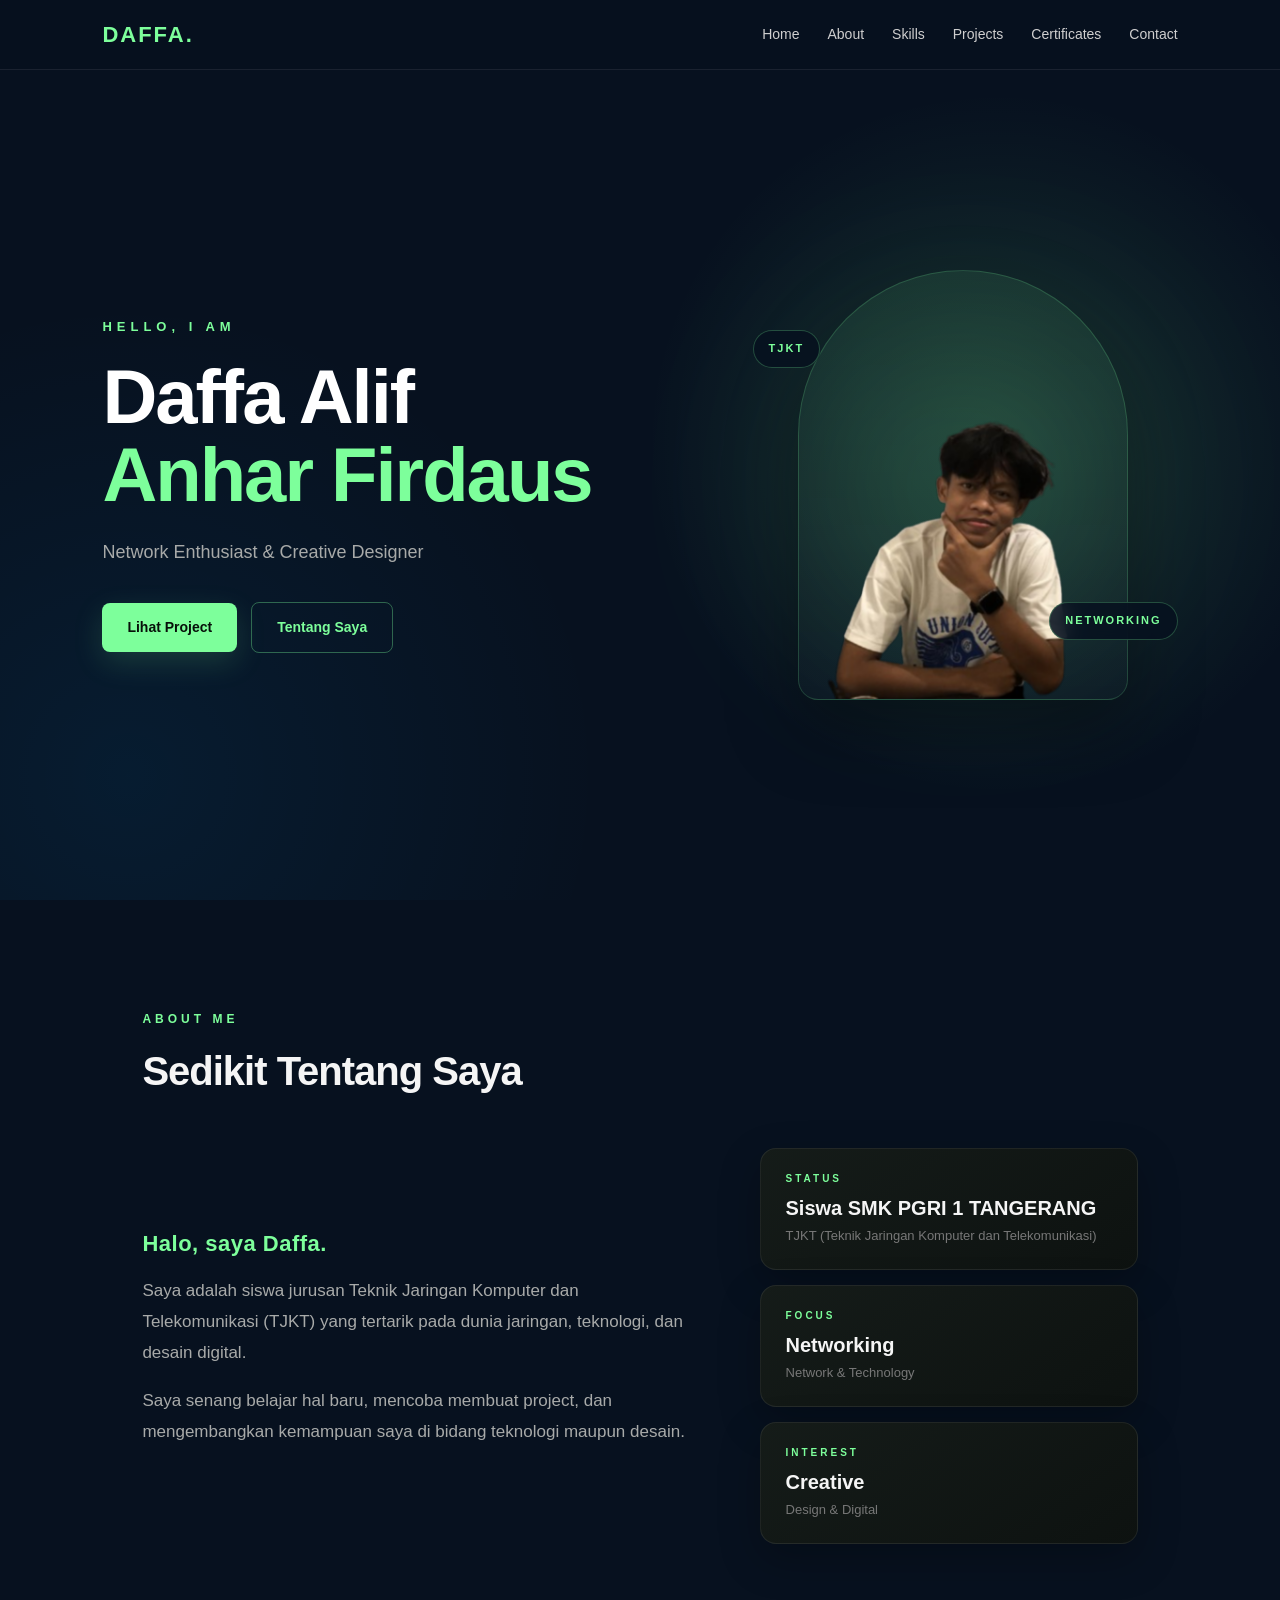
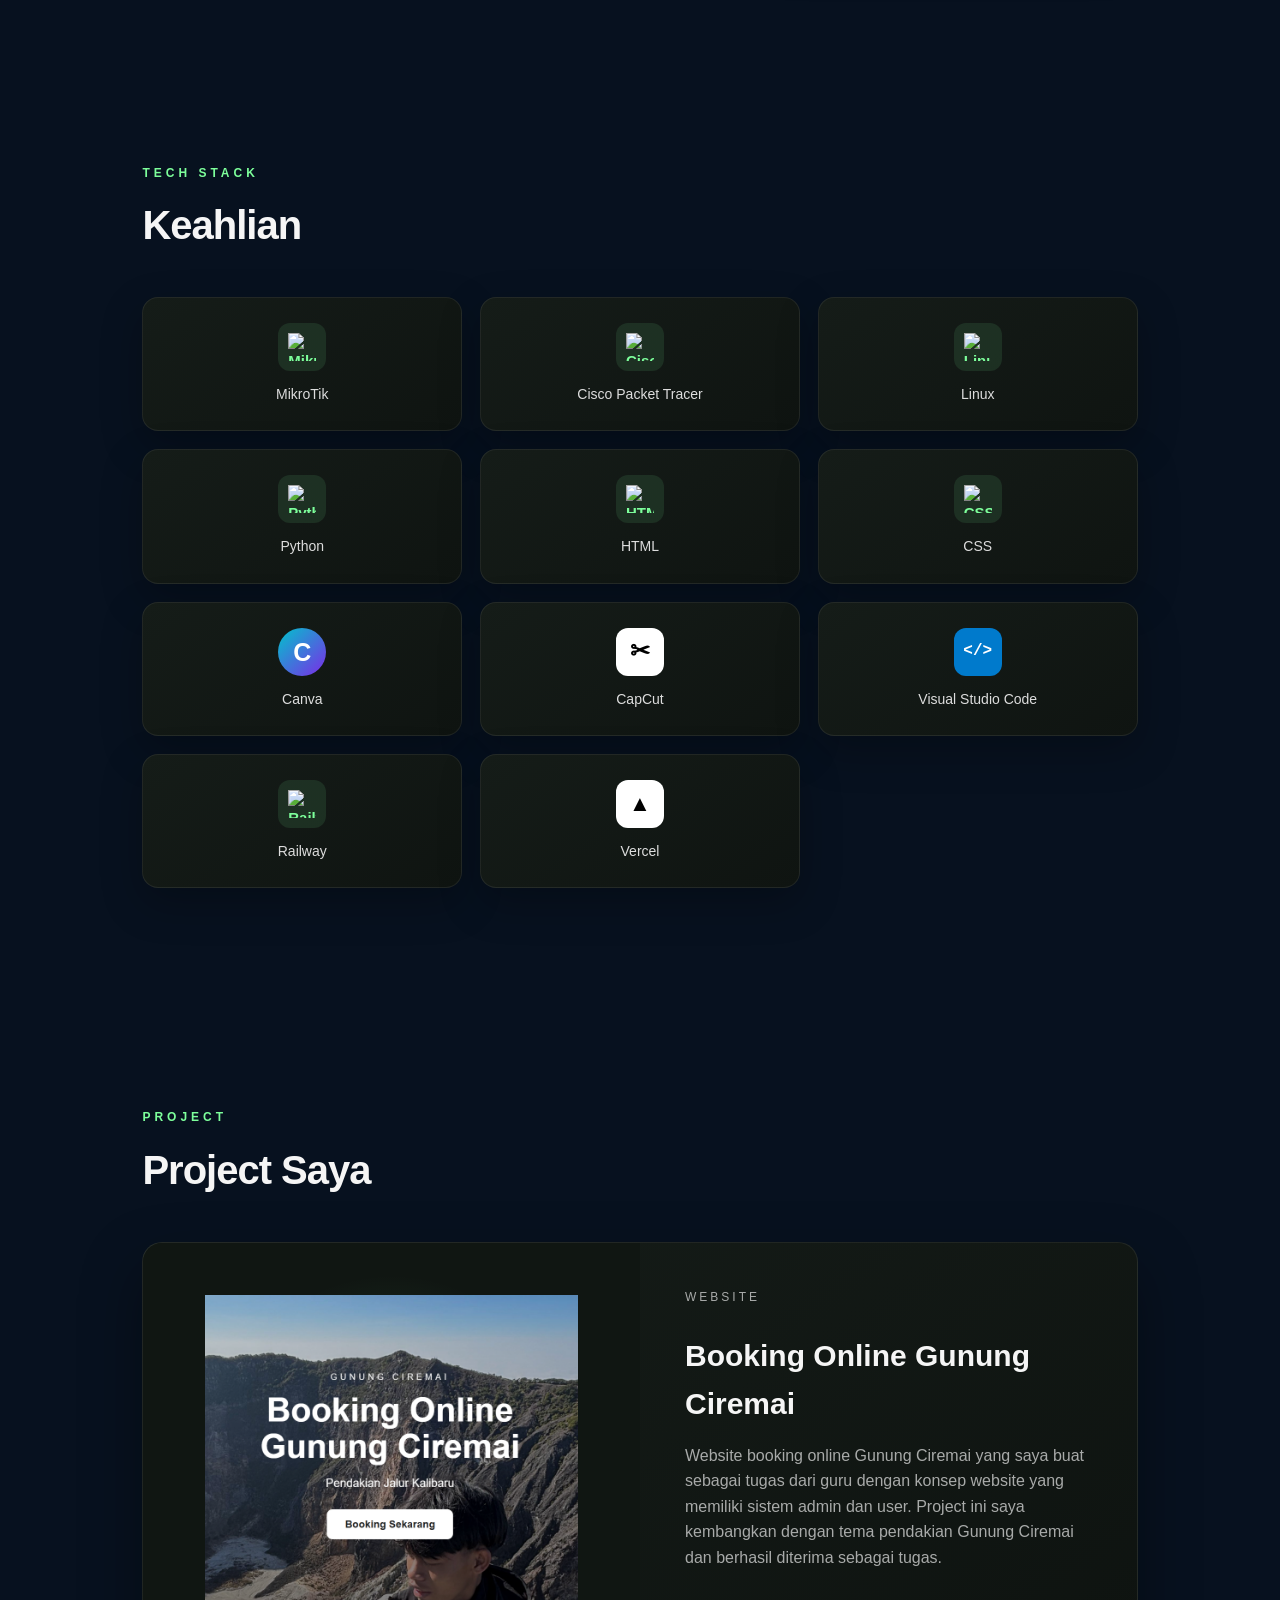
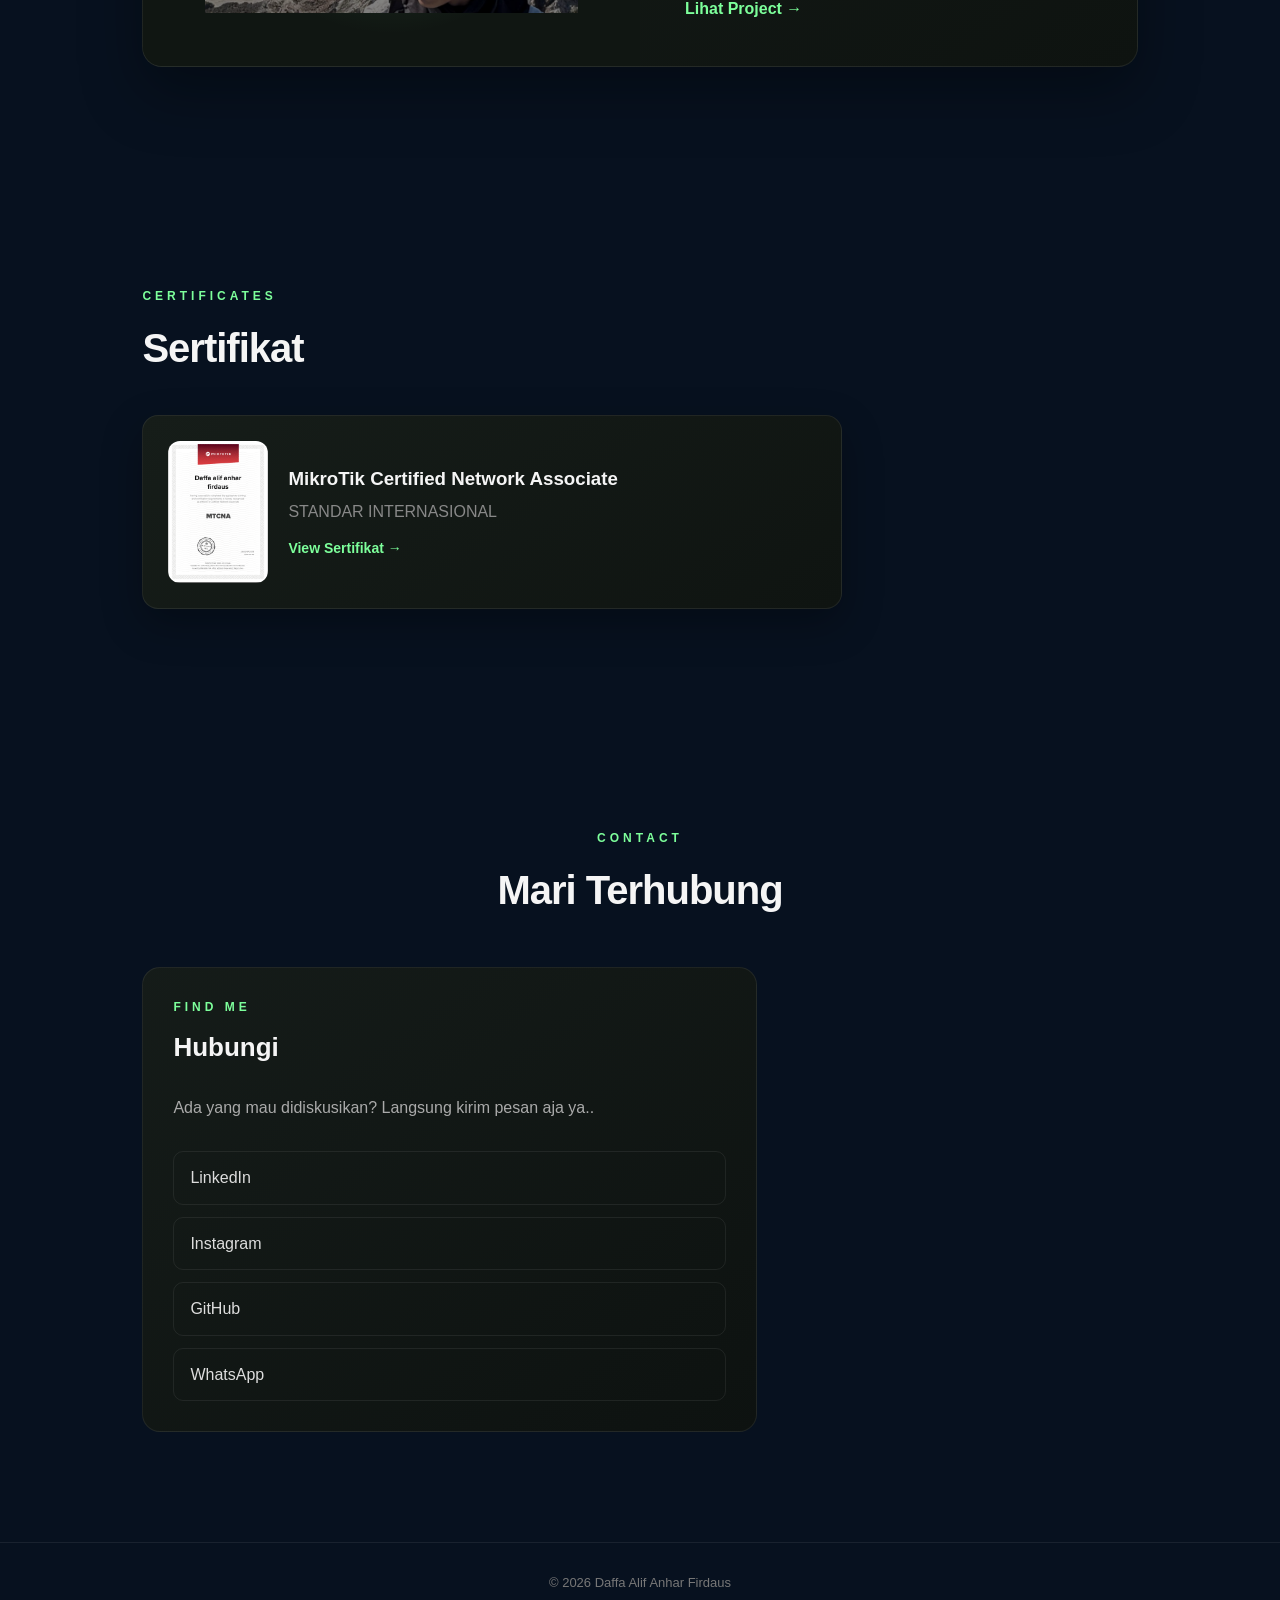
==== index.html @ 153fec7b "Convert portfolio to static website" ====
<!DOCTYPE html>
<html lang="id">

<head>
    <meta charset="UTF-8">
    <meta name="viewport" content="width=device-width, initial-scale=1.0">

    <title>Daffa Alif Anhar Firdaus | Portfolio</title>

    <link rel="stylesheet" href="/static/style.css">
</head>

<body>

    <!-- INTRO -->
    <div class="intro-screen" id="intro">

        <div class="intro-content">

            <p>WELCOME TO MY</p>

            <h1>
                PORTFOLIO<br>
                <span>WEBSITE</span>
            </h1>

            <div class="intro-line"></div>

            <small>
                DAFFA ALIF ANHAR FIRDAUS
            </small>

        </div>

    </div>


    <!-- NAVBAR -->
    <nav class="navbar">

        <div class="logo">
            DAFFA.
        </div>

        <div class="nav-menu">
            <a href="#home">Home</a>
            <a href="#about">About</a>
            <a href="#skills">Skills</a>
            <a href="#projects">Projects</a>
            <a href="#certificates">Certificates</a>
            <a href="#contact">Contact</a>
        </div>

    </nav>


    <!-- HERO -->
    <section class="hero" id="home">

        <div class="hero-content">

            <p class="hero-label">
                HELLO, I AM
            </p>

            <h1>
                Daffa Alif<br>
                <span>Anhar Firdaus</span>
            </h1>

            <p class="hero-description">
                Network Enthusiast & Creative Designer
            </p>

            <div class="hero-buttons">

                <a href="#projects" class="hero-button">
                    Lihat Project
                </a>

                <a href="#about" class="hero-button-outline">
                    Tentang Saya
                </a>

            </div>

        </div>


        <div class="hero-decoration">

            <div class="glow"></div>

            <div class="hero-photo-frame">

                <img
    src="/static/foto.png"
    alt="Foto Daffa"
    class="profile-photo"
                >

            </div>

            <div class="hero-tag hero-tag-1">
                TJKT
            </div>

            <div class="hero-tag hero-tag-2">
                NETWORKING
            </div>

        </div>

    </section>


    <!-- ABOUT -->
    <section id="about" class="section about-section">

        <div class="about-header">

            <p class="section-label">
                ABOUT ME
            </p>

            <h2>
                Sedikit Tentang Saya
            </h2>

        </div>


        <div class="about-container">

            <div class="about-content">

                <p class="about-intro">
                    Halo, saya Daffa.
                </p>

                <p class="about-text">
                    Saya adalah siswa jurusan Teknik Jaringan Komputer dan
                    Telekomunikasi (TJKT) yang tertarik pada dunia jaringan,
                    teknologi, dan desain digital.
                </p>

                <p class="about-text">
                    Saya senang belajar hal baru, mencoba membuat project,
                    dan mengembangkan kemampuan saya di bidang teknologi
                    maupun desain.
                </p>

            </div>


            <div class="about-info">

                <div class="info-card">

                    <span class="info-label">
                        STATUS
                    </span>

                    <h3>
                        Siswa SMK PGRI 1 TANGERANG
                    </h3>

                    <p>
                        TJKT (Teknik Jaringan Komputer dan Telekomunikasi)
                    </p>

                </div>


                <div class="info-card">

                    <span class="info-label">
                        FOCUS
                    </span>

                    <h3>
                        Networking
                    </h3>

                    <p>
                        Network & Technology
                    </p>

                </div>


                <div class="info-card">

                    <span class="info-label">
                        INTEREST
                    </span>

                    <h3>
                        Creative
                    </h3>

                    <p>
                        Design & Digital
                    </p>

                </div>

            </div>

        </div>

    </section>


    <!-- SKILLS -->
    <section id="skills" class="section">

        <div class="skills-section-title">

            <p class="section-label">
                TECH STACK
            </p>

            <h2>
                Keahlian
            </h2>

        </div>


        <div class="skills-grid">

            <div class="skill-card">
                <div class="skill-icon">
                    <img
                        src="https://cdn.simpleicons.org/mikrotik"
                        alt="MikroTik"
                    >
                </div>
                <p>MikroTik</p>
            </div>


            <div class="skill-card">
                <div class="skill-icon">
                    <img
                        src="https://cdn.simpleicons.org/cisco"
                        alt="Cisco"
                    >
                </div>
                <p>Cisco Packet Tracer</p>
            </div>


            <div class="skill-card">
                <div class="skill-icon">
                    <img
                        src="https://cdn.simpleicons.org/linux"
                        alt="Linux"
                    >
                </div>
                <p>Linux</p>
            </div>


            <div class="skill-card">
                <div class="skill-icon">
                    <img
                        src="https://cdn.simpleicons.org/python"
                        alt="Python"
                    >
                </div>
                <p>Python</p>
            </div>


            <div class="skill-card">
                <div class="skill-icon">
                    <img
                        src="https://cdn.simpleicons.org/html5"
                        alt="HTML"
                    >
                </div>
                <p>HTML</p>
            </div>


            <div class="skill-card">
                <div class="skill-icon">
                    <img
                        src="https://cdn.simpleicons.org/css"
                        alt="CSS"
                    >
                </div>
                <p>CSS</p>
            </div>


            <div class="skill-card">
                <div class="skill-icon canva-logo">
                    C
                </div>
                <p>Canva</p>
            </div>


            <div class="skill-card">
                <div class="skill-icon capcut-logo">
                    ✂
                </div>
                <p>CapCut</p>
            </div>


            <div class="skill-card">
                <div class="skill-icon vscode-logo">
                    &lt;/&gt;
                </div>
                <p>Visual Studio Code</p>
            </div>


            <div class="skill-card">
                <div class="skill-icon">
                    <img
                        src="https://cdn.simpleicons.org/railway"
                        alt="Railway"
                    >
                </div>
                <p>Railway</p>
            </div>


            <div class="skill-card">
                <div class="skill-icon vercel-logo">
                    ▲
                </div>
                <p>Vercel</p>
            </div>

        </div>

    </section>


    <!-- PROJECT -->
    <section id="projects" class="section">

        <p class="section-label">
            PROJECT
        </p>

        <h2>
            Project Saya
        </h2>


        <div class="project-card">

            <div class="project-image">

                <img
    src="/static/memori.png"
    alt="Memori Digital">

            </div>


            <div class="project-info">

                <p class="project-category">
    WEBSITE
</p>

<h3>
    Booking Online Gunung Ciremai
</h3>

<p>
    Website booking online Gunung Ciremai yang saya buat sebagai tugas dari guru dengan konsep website yang memiliki sistem admin dan user. Project ini saya kembangkan dengan tema pendakian Gunung Ciremai dan berhasil diterima sebagai tugas.

</p>

                <a
                    href="https://bookingonlinegunungciremai-production.up.railway.app//"
                    class="project-button"
                    target="_blank"
                >
                    Lihat Project →
                </a>

            </div>

        </div>

    </section>


    <!-- CERTIFICATES -->
<section id="certificates" class="section">

    <p class="section-label">
        CERTIFICATES
    </p>

    <h2>
        Sertifikat
    </h2>

    <div class="certificate-card">

        <div class="certificate-image">

           <img
    src="/static/sertifikat-mtcna.png"
    alt="Sertifikat MTCNA"
>

        </div>

        <div>

            <h3>
                MikroTik Certified Network Associate
            </h3>

            <p>
                STANDAR INTERNASIONAL
            </p>

            <a
                href="https://mikrotik.com/training/certificates/c723519c1ebe3d810348"
                class="certificate-button"
                target="_blank"
            >
                View Sertifikat →
            </a>

        </div>

    </div>

</section>

    <!-- CONTACT -->
<section id="contact" class="section contact-section">

    <p class="section-label">
        CONTACT
    </p>

    <h2>
        Mari Terhubung
    </h2>

    <div class="contact-container">

        

        <!-- HUBUNGI -->
        <div class="contact-info">

            <p class="section-label">
                FIND ME
            </p>

            <h3>
                Hubungi
            </h3>

            <p>
                Ada yang mau didiskusikan?
                Langsung kirim pesan aja ya..
            </p>

            <div class="contact-list">

                <a
                    href="https://www.linkedin.com/in/daffa-alif-anhar-firdaus-531a47346/"
                    target="_blank"
                >
                    LinkedIn
                </a>

                <a
                    href="https://www.instagram.com/daffafrdus21_/"
                    target="_blank"
                >
                    Instagram
                </a>

                <a
                    href="https://github.com/Daffa354"
                    target="_blank"
                >
                    GitHub
                </a>

                <a
                    href="https://wa.me/62895351404459"
                    target="_blank"
                >
                    WhatsApp
                </a>

            </div>

        </div>

    </div>

</section>


    <!-- FOOTER -->
    <footer>

        <p>
            © 2026 Daffa Alif Anhar Firdaus
        </p>

    </footer>


    <!-- INTRO SCRIPT -->
    <script>

        window.addEventListener("load", function () {

            setTimeout(function () {

                const intro = document.getElementById("intro");

                intro.classList.add("intro-hide");

                setTimeout(function () {

                    intro.remove();

                }, 800);

            }, 2500);

        });

    </script>


    <!-- ABOUT ANIMATION -->
    <script>

        const aboutElements = document.querySelectorAll(
            ".about-header, .about-content, .info-card"
        );

        const aboutObserver = new IntersectionObserver(
            function(entries) {

                entries.forEach(function(entry) {

                    if (entry.isIntersecting) {

                        entry.target.classList.add("show");

                    } else {

                        entry.target.classList.remove("show");

                    }

                });

            },
            {
                threshold: 0.2
            }
        );


        aboutElements.forEach(function(element) {

            aboutObserver.observe(element);

        });

    </script>


    <!-- SKILLS ANIMATION -->
    <script>

        const skillElements = document.querySelectorAll(
            ".skills-section-title, .skill-card"
        );

        const skillObserver = new IntersectionObserver(
            function(entries) {

                entries.forEach(function(entry) {

                    if (entry.isIntersecting) {

                        entry.target.classList.add("show");

                    } else {

                        entry.target.classList.remove("show");

                    }

                });

            },
            {
                threshold: 0.2
            }
        );


        skillElements.forEach(function(element) {

            skillObserver.observe(element);

        });

    </script>

<!-- PROJECT ANIMATION -->
<script>

    const projectCard = document.querySelector(".project-card");

    const projectObserver = new IntersectionObserver(
        function(entries) {

            entries.forEach(function(entry) {

                if (entry.isIntersecting) {

                    entry.target.classList.add("show");

                } else {

                    entry.target.classList.remove("show");

                }

            });

        },
        {
            threshold: 0.2
        }
    );

    if (projectCard) {
        projectObserver.observe(projectCard);
    }

</script>
<!-- CERTIFICATE & CONTACT ANIMATION -->
<script>

    const animatedSections = document.querySelectorAll(
        "#certificates, #contact"
    );

    const sectionObserver = new IntersectionObserver(
        function(entries) {

            entries.forEach(function(entry) {

                if (entry.isIntersecting) {

                    entry.target.classList.add("show");

                } else {

                    entry.target.classList.remove("show");

                }

            });

        },
        {
            threshold: 0.2
        }
    );

    animatedSections.forEach(function(section) {

        sectionObserver.observe(section);

    });

</script>
</body>

</html>
---- static/style.css ----
* {
    margin: 0;
    padding: 0;
    box-sizing: border-box;
}

html {
    scroll-behavior: smooth;
}

body {
    font-family: Arial, Helvetica, sans-serif;
    background: #07111f;
    color: #f5f5f5;
    line-height: 1.6;
}


/* =========================
   NAVBAR
========================= */

.navbar {
    position: sticky;
    top: 0;
    z-index: 100;

    height: 70px;
    padding: 0 8%;

    display: flex;
    align-items: center;
    justify-content: space-between;

    background: rgba(7, 17, 31, 0.88);
    backdrop-filter: blur(15px);

    border-bottom: 1px solid rgba(255, 255, 255, 0.08);
}

.logo {
    font-size: 22px;
    font-weight: bold;
    letter-spacing: 2px;
    color: #7dff9b;
}

.nav-menu {
    display: flex;
    gap: 28px;
}

.nav-menu a {
    color: #cfcfcf;
    text-decoration: none;
    font-size: 14px;
    transition: 0.3s;
}

.nav-menu a:hover {
    color: #7dff9b;
}


/* =========================
   HERO
========================= */

.hero {
    min-height: calc(100vh - 70px);
    padding: 70px 8%;

    display: flex;
    align-items: center;
    justify-content: space-between;

    gap: 80px;

    position: relative;
    overflow: hidden;

    background:
        radial-gradient(
            circle at 78% 45%,
            rgba(125, 255, 155, 0.13),
            transparent 32%
        ),
        radial-gradient(
            circle at 10% 85%,
            rgba(0, 160, 255, 0.08),
            transparent 35%
        ),
        #07111f;
}

.hero-content {
    max-width: 650px;
    position: relative;
    z-index: 5;
}

.hero-label {
    color: #7dff9b;
    font-size: 13px;
    font-weight: bold;
    letter-spacing: 5px;
    margin-bottom: 20px;
}

.hero h1 {
    color: #ffffff;
    font-size: clamp(45px, 6.5vw, 76px);
    line-height: 1.02;
    margin-bottom: 25px;
    letter-spacing: -2px;
    font-weight: 800;
}

.hero h1 span {
    color: #7dff9b;
}

.hero-description {
    color: #a8aaa9;
    font-size: 18px;
    margin-bottom: 35px;
}


/* =========================
   HERO BUTTON
========================= */

.hero-buttons {
    display: flex;
    gap: 14px;
    align-items: center;
}

.hero-button,
.hero-button-outline {
    display: inline-flex;
    align-items: center;
    justify-content: center;

    padding: 13px 25px;
    border-radius: 8px;

    text-decoration: none;
    font-size: 14px;
    font-weight: bold;

    transition: 0.3s;
}

.hero-button {
    background: #7dff9b;
    color: #071009;

    box-shadow:
        0 10px 30px rgba(125, 255, 155, 0.15);
}

.hero-button:hover {
    transform: translateY(-3px);

    box-shadow:
        0 15px 40px rgba(125, 255, 155, 0.25);
}

.hero-button-outline {
    color: #7dff9b;
    border: 1px solid rgba(125, 255, 155, 0.35);
    background: transparent;
}

.hero-button-outline:hover {
    background: rgba(125, 255, 155, 0.08);
    border-color: #7dff9b;
    transform: translateY(-3px);
}


/* =========================
   HERO FOTO
========================= */

.hero-decoration {
    width: 430px;
    height: 500px;

    position: relative;

    display: flex;
    align-items: center;
    justify-content: center;

    z-index: 2;
}

.glow {
    position: absolute;

    width: 310px;
    height: 310px;

    background: #7dff9b;
    border-radius: 50%;

    filter: blur(100px);
    opacity: 0.14;
    z-index: 1;
}

.hero-photo-frame {
    width: 330px;
    height: 430px;

    position: relative;

    display: flex;
    align-items: flex-end;
    justify-content: center;

    z-index: 2;
    overflow: hidden;

    border-radius:
        180px 180px 22px 22px;

    border:
        1px solid rgba(125, 255, 155, 0.18);

    background:
        linear-gradient(
            180deg,
            rgba(125, 255, 155, 0.08),
            rgba(255, 255, 255, 0.015)
        );

    box-shadow:
        0 30px 70px rgba(0, 0, 0, 0.35);
}

.profile-photo {
    width: 100%;
    height: 100%;

    object-fit: contain;
    object-position: center bottom;

    position: relative;
    z-index: 2;

    filter:
        drop-shadow(
            0 20px 30px rgba(0, 0, 0, 0.5)
        );

    animation:
        photoEnter 1.2s ease-out forwards,
        photoFloat 4s ease-in-out 1.2s infinite;
}


/* =========================
   FOTO ANIMASI
========================= */

@keyframes photoEnter {

    from {
        opacity: 0;

        transform:
            translateY(60px)
            scale(0.92);

        filter: blur(8px);
    }

    to {
        opacity: 1;

        transform:
            translateY(0)
            scale(1);

        filter: blur(0);
    }
}

@keyframes photoFloat {

    0%, 100% {
        transform: translateY(0);
    }

    50% {
        transform: translateY(-10px);
    }
}


/* =========================
   HERO TAG
========================= */

.hero-tag {
    position: absolute;
    z-index: 4;

    padding: 9px 15px;

    color: #7dff9b;

    background:
        rgba(7, 17, 31, 0.85);

    border:
        1px solid rgba(125, 255, 155, 0.25);

    border-radius: 20px;

    font-size: 11px;
    font-weight: bold;
    letter-spacing: 2px;

    backdrop-filter: blur(10px);
}

.hero-tag-1 {
    top: 95px;
    left: 5px;
}

.hero-tag-2 {
    right: 0;
    bottom: 95px;
}


/* =========================
   SECTION
========================= */

.section {
    padding: 110px 8%;

    max-width: 1200px;
    margin: auto;
}

.section-label {
    color: #7dff9b;

    font-size: 12px;
    font-weight: bold;
    letter-spacing: 4px;
    margin-bottom: 10px;
}

.section h2 {
    font-size: 40px;
    margin-bottom: 25px;
    letter-spacing: -1px;
}


/* =========================
   ABOUT
========================= */

.about-section {
    position: relative;
}

.about-header {
    margin-bottom: 45px;
}

.about-container {
    display: grid;

    grid-template-columns:
        1.2fr 0.8fr;

    gap: 50px;
    align-items: center;
}

.about-content {
    padding-right: 20px;
}

.about-intro {
    color: #7dff9b;
    font-size: 22px;
    font-weight: bold;
    margin-bottom: 15px;
    letter-spacing: 0.5px;
}

.about-text {
    max-width: 650px;

    color: #a8aaa9;

    font-size: 17px;
    line-height: 1.8;
    margin-bottom: 18px;
}

.about-info {
    display: flex;
    flex-direction: column;
    gap: 15px;
}


/* =========================
   ABOUT CARD
========================= */

.info-card {
    padding: 22px 25px;

    background:
        linear-gradient(
            145deg,
            rgba(22, 29, 25, 0.95),
            rgba(14, 19, 16, 0.95)
        );

    border:
        1px solid rgba(255, 255, 255, 0.07);

    border-radius: 16px;

    box-shadow:
        0 15px 40px rgba(0, 0, 0, 0.25);

    opacity: 0;
    transform: translateY(35px);

    transition:
        opacity 0.8s ease,
        transform 0.8s ease,
        border-color 0.3s ease,
        box-shadow 0.3s ease;
}

.info-card.show {
    opacity: 1;
    transform: translateY(0);
}

.info-card:nth-child(2) {
    transition-delay: 0.15s;
}

.info-card:nth-child(3) {
    transition-delay: 0.3s;
}

.info-card.show:hover {
    transform: translateX(6px);

    border-color:
        rgba(125, 255, 155, 0.3);

    box-shadow:
        0 20px 45px rgba(0, 0, 0, 0.4);
}

.info-label {
    display: block;

    color: #7dff9b;

    font-size: 10px;
    font-weight: bold;
    letter-spacing: 3px;
    margin-bottom: 5px;
}

.info-card h3 {
    font-size: 20px;
    margin-bottom: 2px;
}

.info-card p {
    color: #777;
    font-size: 13px;
}


/* =========================
   TECH STACK
========================= */

.skills-grid {
    display: grid;

    grid-template-columns:
        repeat(3, 1fr);

    gap: 18px;
    margin-top: 40px;
}

.skill-card {
    min-height: 130px;

    padding: 25px;

    display: flex;
    flex-direction: column;
    align-items: center;
    justify-content: center;

    gap: 12px;

    background:
        linear-gradient(
            145deg,
            #151c18,
            #0f1411
        );

    border:
        1px solid rgba(255, 255, 255, 0.07);

    border-radius: 16px;

    box-shadow:
        0 15px 40px rgba(0, 0, 0, 0.25);

    transition: 0.3s;
}

.skill-card:hover {
    transform: translateY(-6px);

    border-color:
        rgba(125, 255, 155, 0.3);

    box-shadow:
        0 20px 45px rgba(0, 0, 0, 0.4);
}

.skill-icon {
    width: 48px;
    height: 48px;

    display: flex;
    align-items: center;
    justify-content: center;

    border-radius: 12px;

    background:
        rgba(125, 255, 155, 0.1);

    color: #7dff9b;

    font-weight: bold;
    font-size: 15px;
}

.skill-icon img {
    width: 28px;
    height: 28px;
    object-fit: contain;
}


/* CANVA */

.canva-logo {
    background:
        linear-gradient(
            135deg,
            #00c4cc,
            #7d2ae8
        );

    color: white;

    font-size: 25px;
    font-weight: bold;
    font-family: Arial, sans-serif;

    border-radius: 50%;
}


/* VS CODE */

.vscode-logo {
    background: #007acc;

    color: white;

    font-size: 16px;
    font-weight: bold;
    font-family: monospace;

    border-radius: 12px;
}


/* CAPCUT */

.capcut-logo {
    background: #ffffff;
    color: #000000;

    font-size: 24px;
    font-weight: bold;

    border-radius: 12px;
}


/* VERCEL */

.vercel-logo {
    background: #ffffff;
    color: #000000;

    font-size: 22px;
    font-weight: bold;

    border-radius: 12px;
}

.skill-card p {
    color: #ddd;
    font-size: 14px;
    text-align: center;
}


/* =========================
   PROJECT
========================= */

.project-card {
    margin-top: 40px;

    display: grid;
    grid-template-columns:
        1fr 1fr;

    overflow: hidden;

    background:
        linear-gradient(
            145deg,
            #161d19,
            #0e1310
        );

    border-radius: 20px;

    border:
        1px solid rgba(255, 255, 255, 0.07);

    box-shadow:
        0 25px 60px rgba(0, 0, 0, 0.35);
}

.project-image {
    min-height: 330px;

    display: flex;
    align-items: center;
    justify-content: center;

    overflow: hidden;

    background:
        radial-gradient(
            circle,
            rgba(125, 255, 155, 0.18),
            transparent 55%
        ),
        #101612;
}

.project-image img {
    width: 75%;
    height: 75%;

    object-fit: cover;
    display: block;

    transition: 0.5s;
}

.project-card:hover .project-image img {
    transform: scale(1.04);
}

.project-info {
    padding: 45px;
}

.project-category {
    color: #7dff9b;

    font-size: 12px;
    letter-spacing: 3px;
    margin-bottom: 12px;
}

.project-info h3 {
    font-size: 30px;
    margin-bottom: 15px;
}

.project-info p {
    color: #a8aaa9;
    margin-bottom: 25px;
}

.project-button {
    color: #7dff9b;
    text-decoration: none;
    font-weight: bold;
    transition: 0.3s;
}

.project-button:hover {
    transform: translateX(5px);
    display: inline-block;
}


/* =========================
   CERTIFICATE
========================= */

.certificate-card {
    margin-top: 35px;

    padding: 25px;

    display: flex;
    align-items: center;

    gap: 20px;

    background:
        linear-gradient(
            145deg,
            #161d19,
            #0f1411
        );

    border-radius: 16px;

    border:
        1px solid rgba(255, 255, 255, 0.07);

    box-shadow:
        0 15px 40px rgba(0, 0, 0, 0.3);

    max-width: 700px;

    transition: 0.3s;
}

.certificate-card:hover {
    transform: translateY(-4px);

    border-color:
        rgba(125, 255, 155, 0.25);
}

.certificate-image {
    width: 100px;
    overflow: hidden;
    border-radius: 12px;
    flex-shrink: 0;
}

.certificate-image img {
    width: 100%;
    height: auto;
    display: block;
}

.certificate-card h3 {
    margin-bottom: 5px;
}

.certificate-card p {
    color: #888;
}

.certificate-button {
    display: inline-block;

    margin-top: 12px;

    color: #7dff9b;

    text-decoration: none;

    font-size: 14px;
    font-weight: bold;

    transition: 0.3s;
}

.certificate-button:hover {
    transform: translateX(5px);
}


/* =========================
   CONTACT
========================= */

.contact-section {
    text-align: center;
}

.contact-container {
    display: grid;
    grid-template-columns: 1.3fr 0.7fr;
    gap: 50px;
    margin-top: 45px;
    align-items: start;
}

.comment-section,
.contact-info {
    padding: 30px;

    background:
        linear-gradient(
            145deg,
            rgba(22, 29, 25, 0.95),
            rgba(14, 19, 16, 0.95)
        );

    border: 1px solid rgba(255, 255, 255, 0.07);
    border-radius: 18px;

    text-align: left;
}

.comment-section h3,
.contact-info h3 {
    font-size: 26px;
    margin-bottom: 25px;
}

.comment-section h3 span {
    color: #777;
    font-size: 16px;
}

.comment-form {
    display: flex;
    flex-direction: column;
    gap: 14px;
}

.comment-form input,
.comment-form textarea {
    width: 100%;
    padding: 14px 16px;

    color: #fff;
    background: rgba(255, 255, 255, 0.04);

    border: 1px solid rgba(255, 255, 255, 0.08);
    border-radius: 10px;

    outline: none;
    font-family: inherit;
}

.comment-form textarea {
    resize: vertical;
}

.comment-form input:focus,
.comment-form textarea:focus {
    border-color: rgba(125, 255, 155, 0.5);
}

.profile-upload {
    display: flex;
    flex-direction: column;
    gap: 7px;
}

.profile-upload label {
    color: #ddd;
    font-size: 14px;
}

.profile-upload label span {
    color: #777;
}

.profile-upload small {
    color: #777;
}

.comment-form button {
    width: fit-content;

    padding: 12px 22px;

    color: #071009;
    background: #7dff9b;

    border: none;
    border-radius: 8px;

    font-weight: bold;
    cursor: pointer;

    transition: 0.3s;
}

.comment-form button:hover {
    transform: translateY(-2px);

    box-shadow:
        0 10px 25px rgba(125, 255, 155, 0.2);
}


/* DAFTAR KOMENTAR */

.comment-list {
    margin-top: 35px;

    display: flex;
    flex-direction: column;
    gap: 22px;
}

.comment-item {
    display: flex;
    gap: 14px;

    padding-bottom: 20px;

    border-bottom:
        1px solid rgba(255, 255, 255, 0.06);
}

.comment-avatar {
    width: 42px;
    height: 42px;

    flex-shrink: 0;

    display: flex;
    align-items: center;
    justify-content: center;

    border-radius: 50%;

    color: #071009;
    background: #7dff9b;

    font-weight: bold;
}

.comment-content h4 {
    margin-bottom: 3px;
    font-size: 15px;
}

.comment-content small {
    color: #777;
    font-size: 11px;
}

.comment-content p {
    margin-top: 7px;
    color: #bbb;
}


/* HUBUNGI */

.contact-info > p:not(.section-label) {
    color: #aaa;
    line-height: 1.7;
    margin-bottom: 30px;
}

.contact-info .contact-list {
    display: flex;
    flex-direction: column;
    gap: 12px;

    margin-top: 0;
}

.contact-info .contact-list a {
    display: block;

    padding: 13px 16px;

    color: #ddd;
    text-decoration: none;

    border: 1px solid rgba(255, 255, 255, 0.07);
    border-radius: 10px;

    transition: 0.3s;
}

.contact-info .contact-list a:hover {
    color: #7dff9b;
    border-color: rgba(125, 255, 155, 0.35);
    transform: translateX(5px);
}


/* =========================
   FOOTER
========================= */

footer {
    padding: 30px;

    text-align: center;

    color: #777;

    border-top:
        1px solid rgba(255, 255, 255, 0.07);

    font-size: 13px;
}


/* =========================
   RESPONSIVE
========================= */

@media (max-width: 900px) {

    .hero {
        padding: 70px 6%;
        flex-direction: column;
        text-align: center;
        gap: 50px;
    }

    .hero-content {
        max-width: 100%;
    }

    .hero-buttons {
        justify-content: center;
    }

    .hero-decoration {
        width: 400px;
        max-width: 100%;
        height: 460px;
    }

    .hero-photo-frame {
        width: 300px;
        height: 400px;
    }

    .contact-container {
        grid-template-columns: 1fr;
    }
}


@media (max-width: 800px) {

    .navbar {
        padding: 0 5%;
    }

    .nav-menu {
        display: none;
    }

    .section {
        padding: 80px 6%;
    }

    .section h2 {
        font-size: 34px;
    }

    .about-container {
        grid-template-columns: 1fr;
        gap: 35px;
    }

    .about-content {
        padding-right: 0;
    }

    .skills-grid {
        grid-template-columns:
            repeat(2, 1fr);
    }

    .project-card {
        grid-template-columns:
            1fr;
    }

    .project-image {
        min-height: 220px;
    }

    .project-info {
        padding: 30px;
    }

    .contact-list {
        gap: 22px;
    }
}


@media (max-width: 500px) {

    .hero {
        padding: 50px 5%;
    }

    .hero h1 {
        font-size: 43px;
        letter-spacing: -1px;
    }

    .hero-description {
        font-size: 16px;
    }

    .hero-buttons {
        flex-direction: column;
        width: 100%;
    }

    .hero-button,
    .hero-button-outline {
        width: 100%;
    }

    .hero-decoration {
        width: 100%;
        height: 390px;
    }

    .hero-photo-frame {
        width: 270px;
        height: 350px;
    }

    .hero-tag {
        font-size: 9px;
        padding: 7px 11px;
    }

    .hero-tag-1 {
        left: 0;
        top: 70px;
    }

    .hero-tag-2 {
        right: 0;
        bottom: 70px;
    }

    .skills-grid {
        grid-template-columns:
            1fr;
    }

    .certificate-card {
        align-items: flex-start;
    }

    .project-info h3 {
        font-size: 25px;
    }
}


/* =========================
   INTRO SCREEN
========================= */

.intro-screen {
    position: fixed;
    inset: 0;

    width: 100vw;
    height: 100vh;
    min-height: 100vh;

    z-index: 99999;

    display: flex;
    align-items: center;
    justify-content: center;

    overflow: hidden;

    background:
        radial-gradient(
            circle at center,
            rgba(125, 255, 155, 0.10),
            transparent 35%
        ),
        #07111f;

    animation: introShow 0.8s ease-out;
}

.intro-content {
    width: 100%;
    text-align: center;

    animation: introContent 1s ease-out;
}

.intro-content p {
    margin-bottom: 18px;

    color: #7dff9b;

    font-size: 13px;
    font-weight: bold;
    letter-spacing: 7px;
}

.intro-content h1 {
    color: #ffffff;

    font-size: clamp(45px, 8vw, 90px);

    line-height: 0.95;

    letter-spacing: -3px;

    font-weight: 800;
}

.intro-content h1 span {
    color: #7dff9b;
}

.intro-line {
    width: 0;

    height: 2px;

    margin: 28px auto 20px;

    background: #7dff9b;

    box-shadow:
        0 0 15px rgba(125, 255, 155, 0.6);

    animation:
        introLine 1s ease-out 0.5s forwards;
}

.intro-content small {
    color: #777;

    font-size: 11px;

    letter-spacing: 4px;
}


/* INTRO MASUK */

@keyframes introShow {

    from {
        opacity: 0;
    }

    to {
        opacity: 1;
    }
}


@keyframes introContent {

    from {
        opacity: 0;

        transform:
            translateY(30px)
            scale(0.96);
    }

    to {
        opacity: 1;

        transform:
            translateY(0)
            scale(1);
    }
}


@keyframes introLine {

    from {
        width: 0;
    }

    to {
        width: 180px;
    }
}


/* INTRO KELUAR */

.intro-screen.intro-hide {

    animation:
        introHide 0.8s ease forwards;

    pointer-events: none;
}


@keyframes introHide {

    from {
        opacity: 1;
    }

    to {
        opacity: 0;
        visibility: hidden;
        pointer-events: none;
    }
}


/* =========================
   ABOUT CONTENT ANIMATION
========================= */

.about-header,
.about-content {
    opacity: 0;
    transform: translateX(-60px);

    transition:
        opacity 0.8s ease,
        transform 0.8s ease;
}

.about-header.show,
.about-content.show {
    opacity: 1;
    transform: translateX(0);
}

.about-content {
    transition-delay: 0.15s;
}


/* =========================
   SKILLS ANIMATION
========================= */

.skills-section-title {
    opacity: 0;
    transform: translateX(-60px);

    transition:
        opacity 0.8s ease,
        transform 0.8s ease;
}

.skills-section-title.show {
    opacity: 1;
    transform: translateX(0);
}

.skill-card {
    opacity: 0;
    transform: translateY(40px);

    transition:
        opacity 0.7s ease,
        transform 0.7s ease;
}

.skill-card.show {
    opacity: 1;
    transform: translateY(0);
}

.skill-card:nth-child(1) {
    transition-delay: 0.05s;
}

.skill-card:nth-child(2) {
    transition-delay: 0.10s;
}

.skill-card:nth-child(3) {
    transition-delay: 0.15s;
}

.skill-card:nth-child(4) {
    transition-delay: 0.20s;
}

.skill-card:nth-child(5) {
    transition-delay: 0.25s;
}

.skill-card:nth-child(6) {
    transition-delay: 0.30s;
}

.skill-card:nth-child(7) {
    transition-delay: 0.35s;
}

.skill-card:nth-child(8) {
    transition-delay: 0.40s;
}

.skill-card:nth-child(9) {
    transition-delay: 0.45s;
}

.skill-card:nth-child(10) {
    transition-delay: 0.50s;
}

.skill-card:nth-child(11) {
    transition-delay: 0.55s;
}


/* =========================
   PROJECT ANIMATION
========================= */

.project-card {
    opacity: 0;
    transform: translateY(50px);

    transition:
        opacity 0.8s ease,
        transform 0.8s ease;
}

.project-card.show {
    opacity: 1;
    transform: translateY(0);
}


/* =========================
   CERTIFICATE & CONTACT ANIMATION
========================= */

#certificates,
#contact {
    opacity: 0;
    transform: translateY(50px);

    transition:
        opacity 0.8s ease,
        transform 0.8s ease;
}

#certificates.show,
#contact.show {
    opacity: 1;
    transform: translateY(0);
}


/* =========================
   HERO TEXT ANIMATION
========================= */

.hero-content > * {
    opacity: 0;
    transform: translateX(-50px);
}

.hero-content .hero-label {
    animation:
        heroTextEnter 0.8s ease-out 2.8s forwards;
}

.hero-content h1 {
    animation:
        heroTextEnter 0.8s ease-out 3.0s forwards;
}

.hero-content .hero-description {
    animation:
        heroTextEnter 0.8s ease-out 3.2s forwards;
}

.hero-content .hero-buttons {
    animation:
        heroTextEnter 0.8s ease-out 3.4s forwards;
}

@keyframes heroTextEnter {

    from {
        opacity: 0;
        transform: translateX(-50px);
    }

    to {
        opacity: 1;
        transform: translateX(0);
    }

}
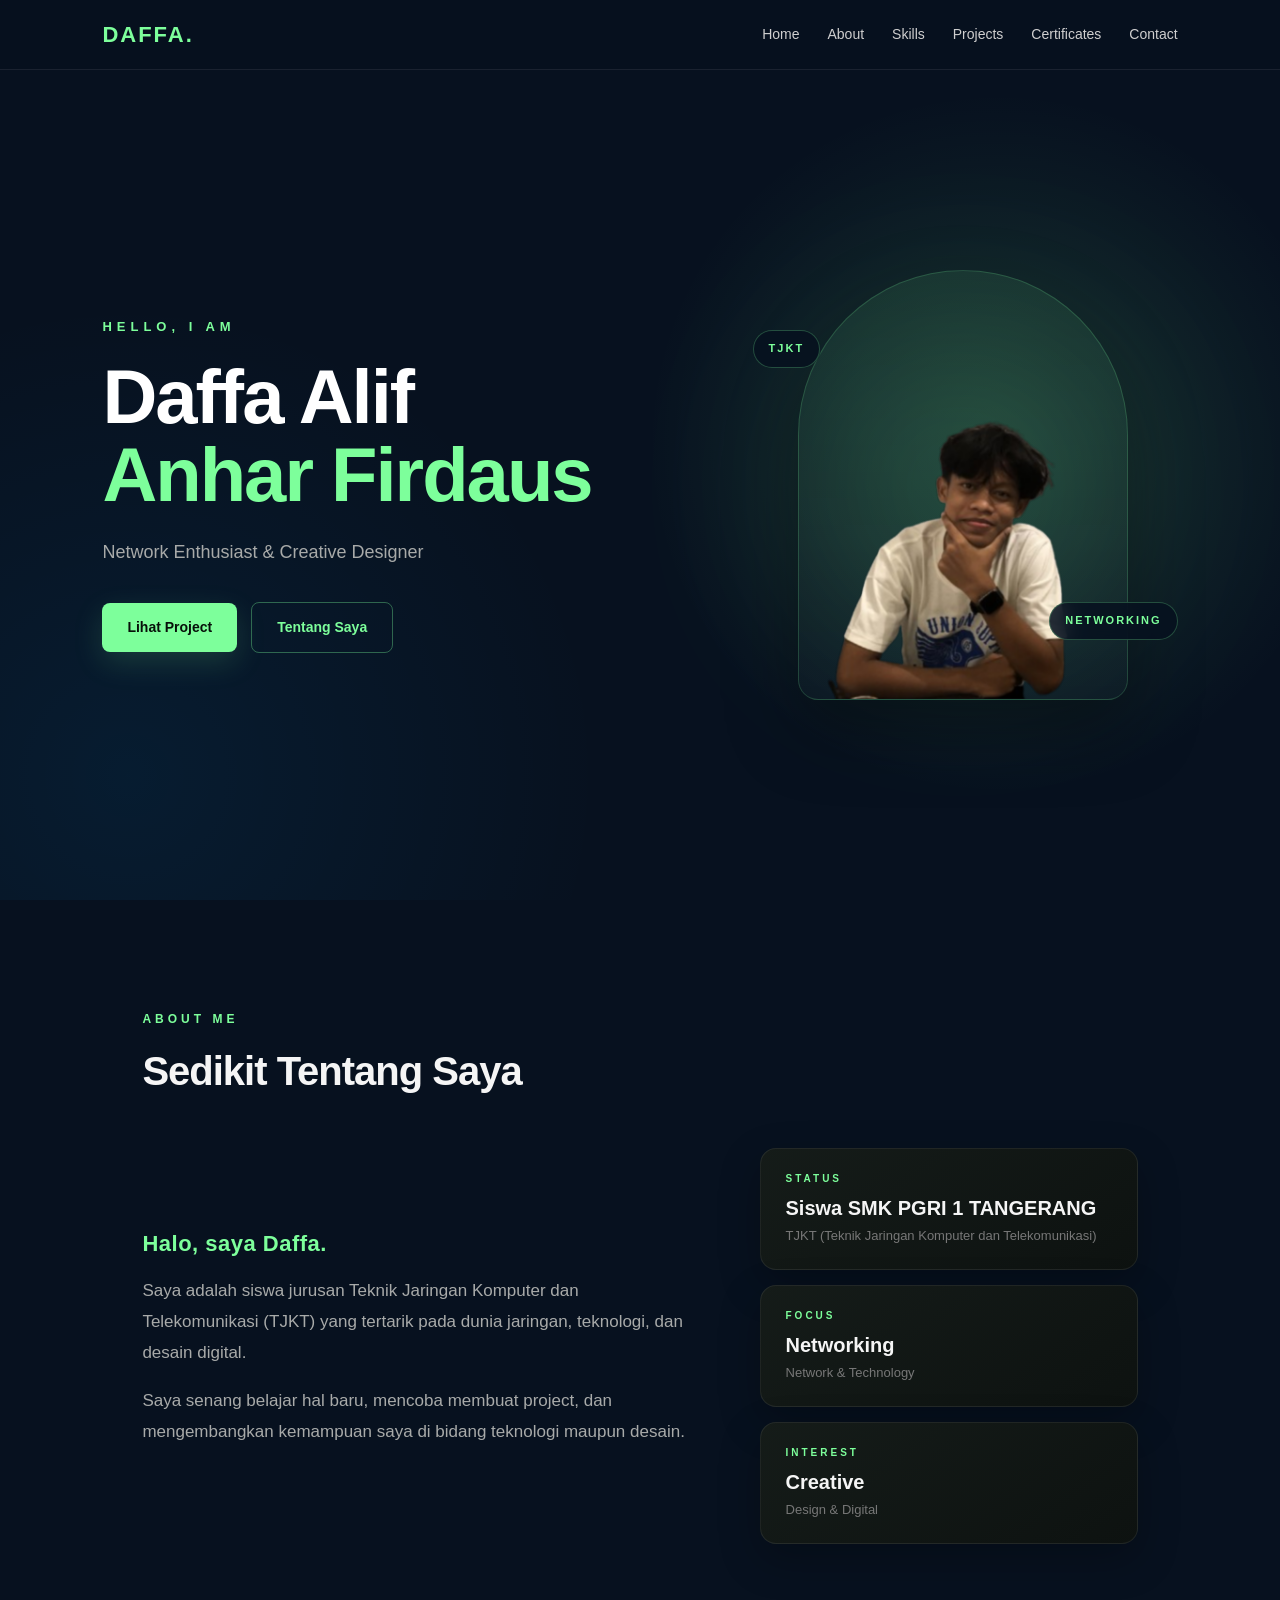
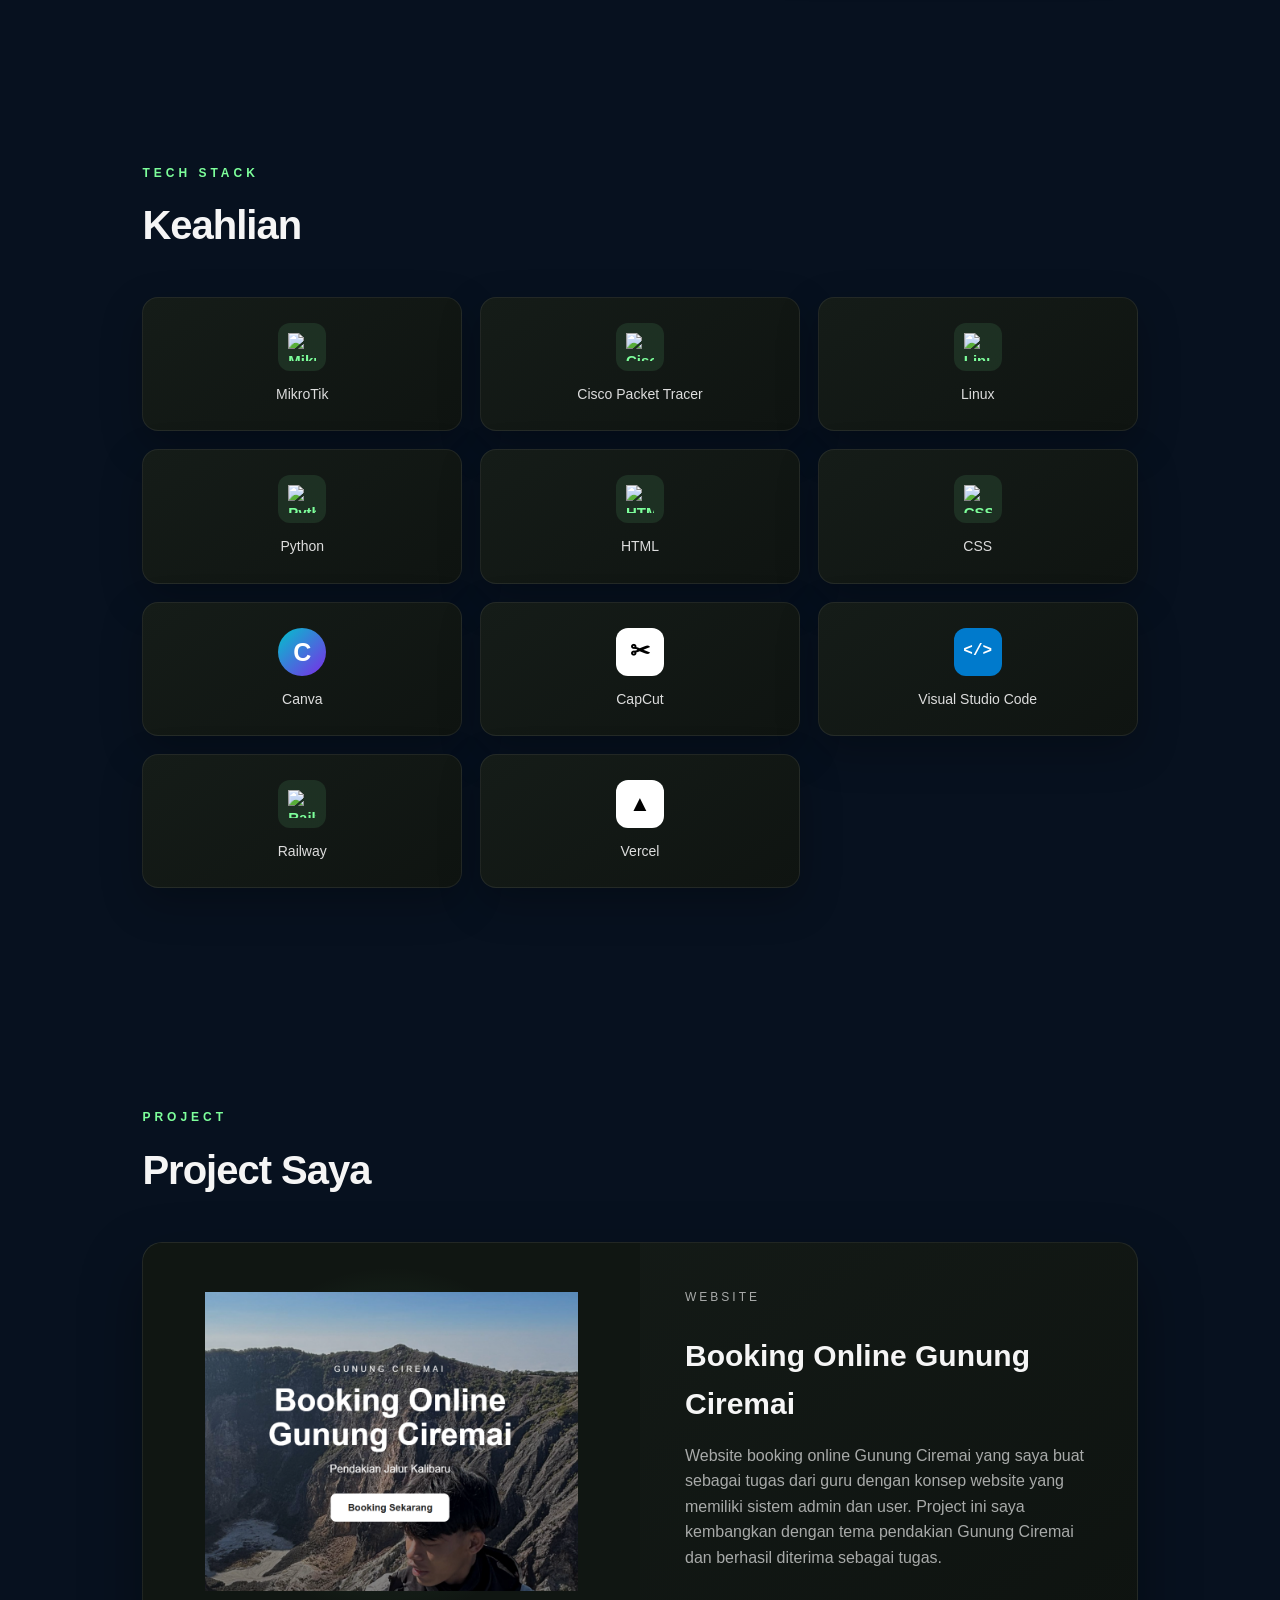
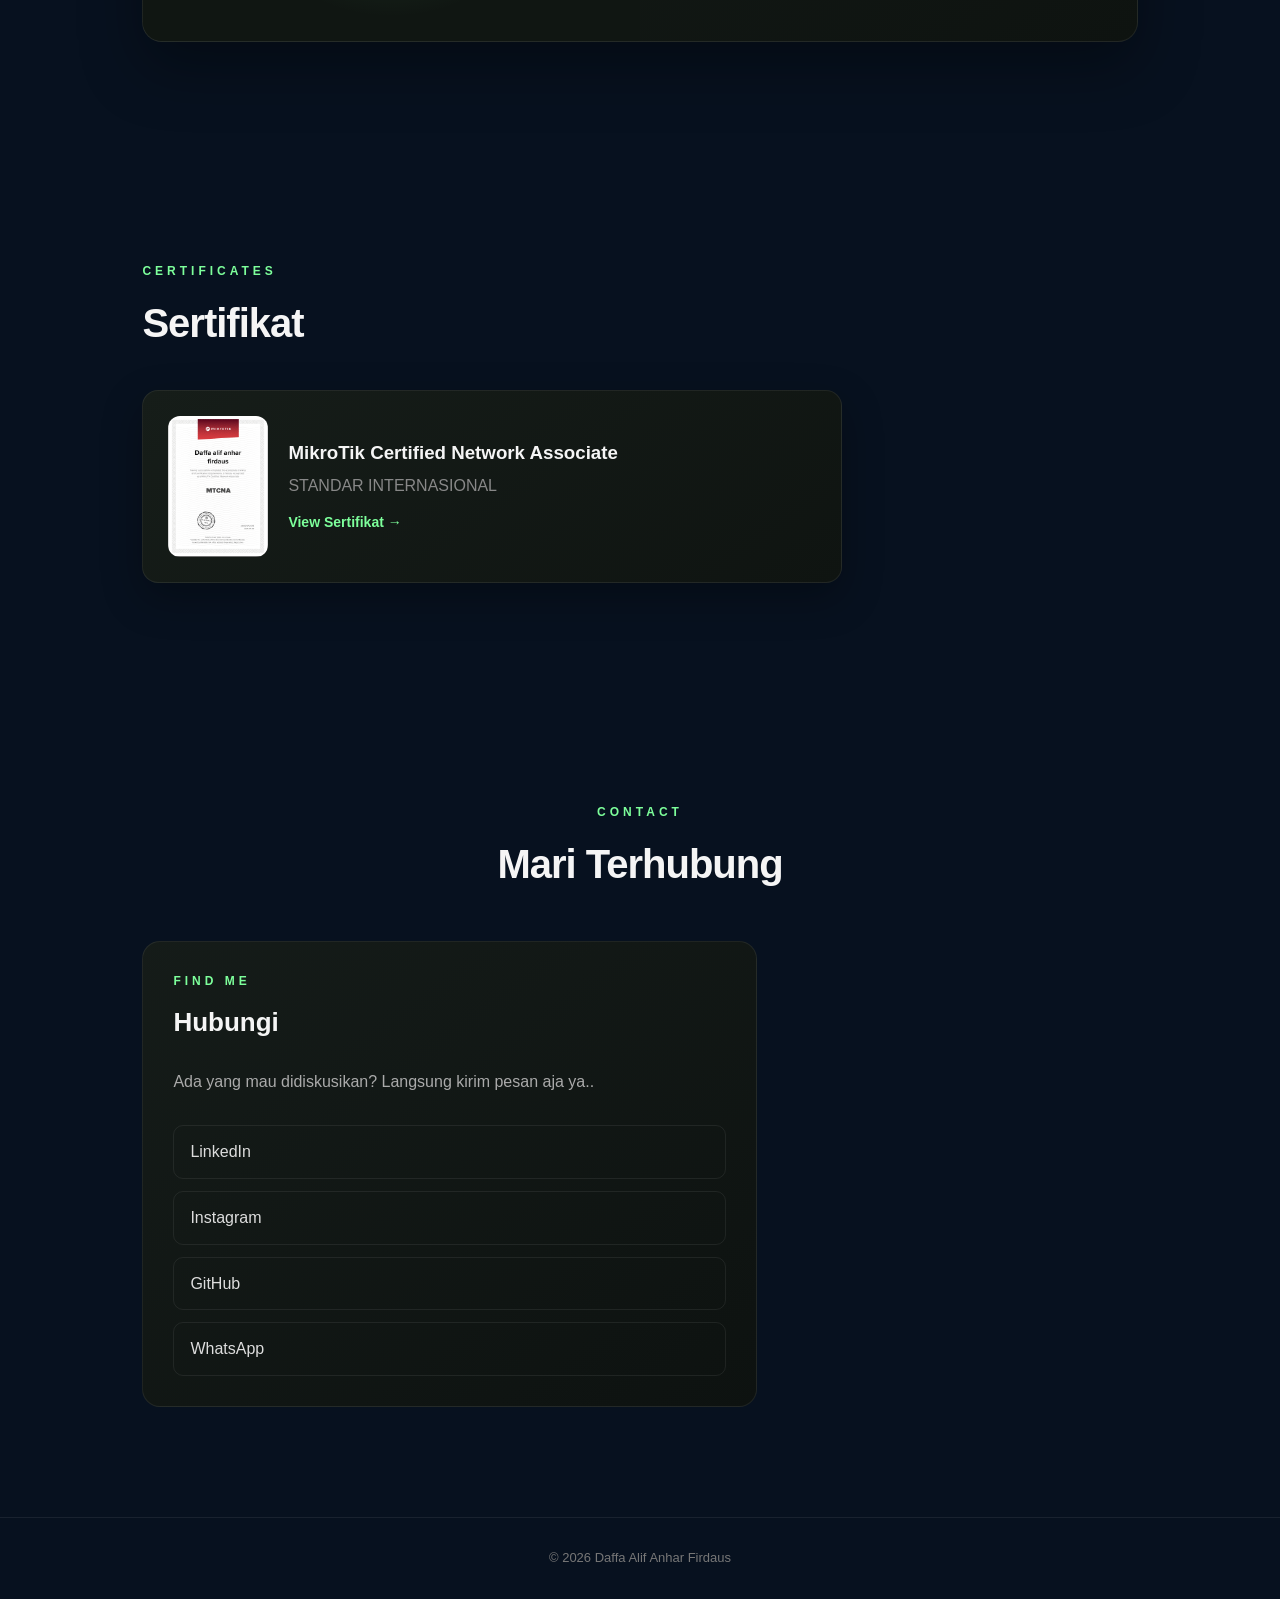
==== commit 2ceed6e3: "Remove project button" ====
--- a/index.html
+++ b/index.html
@@ -381,13 +381,7 @@
 
 </p>
 
-                <a
-                    href="https://bookingonlinegunungciremai-production.up.railway.app//"
-                    class="project-button"
-                    target="_blank"
-                >
-                    Lihat Project →
-                </a>
+               
 
             </div>
 
